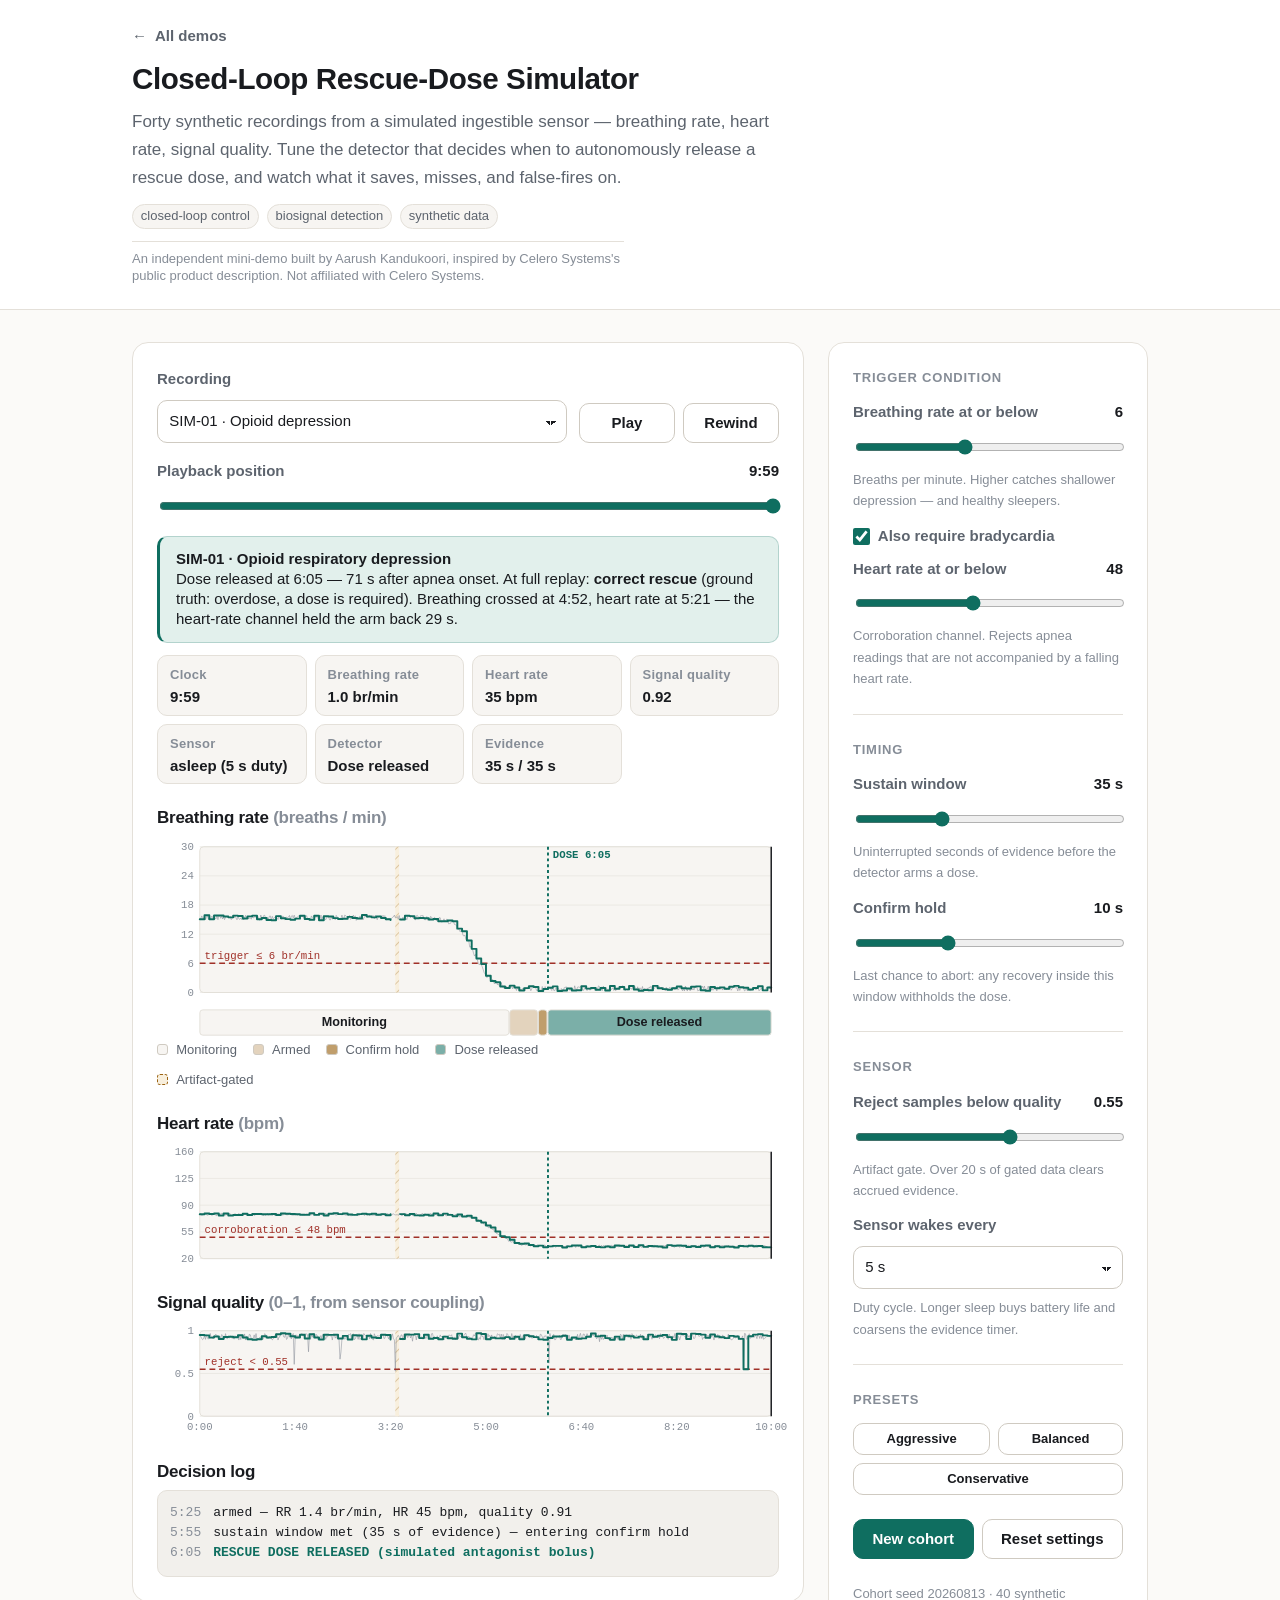
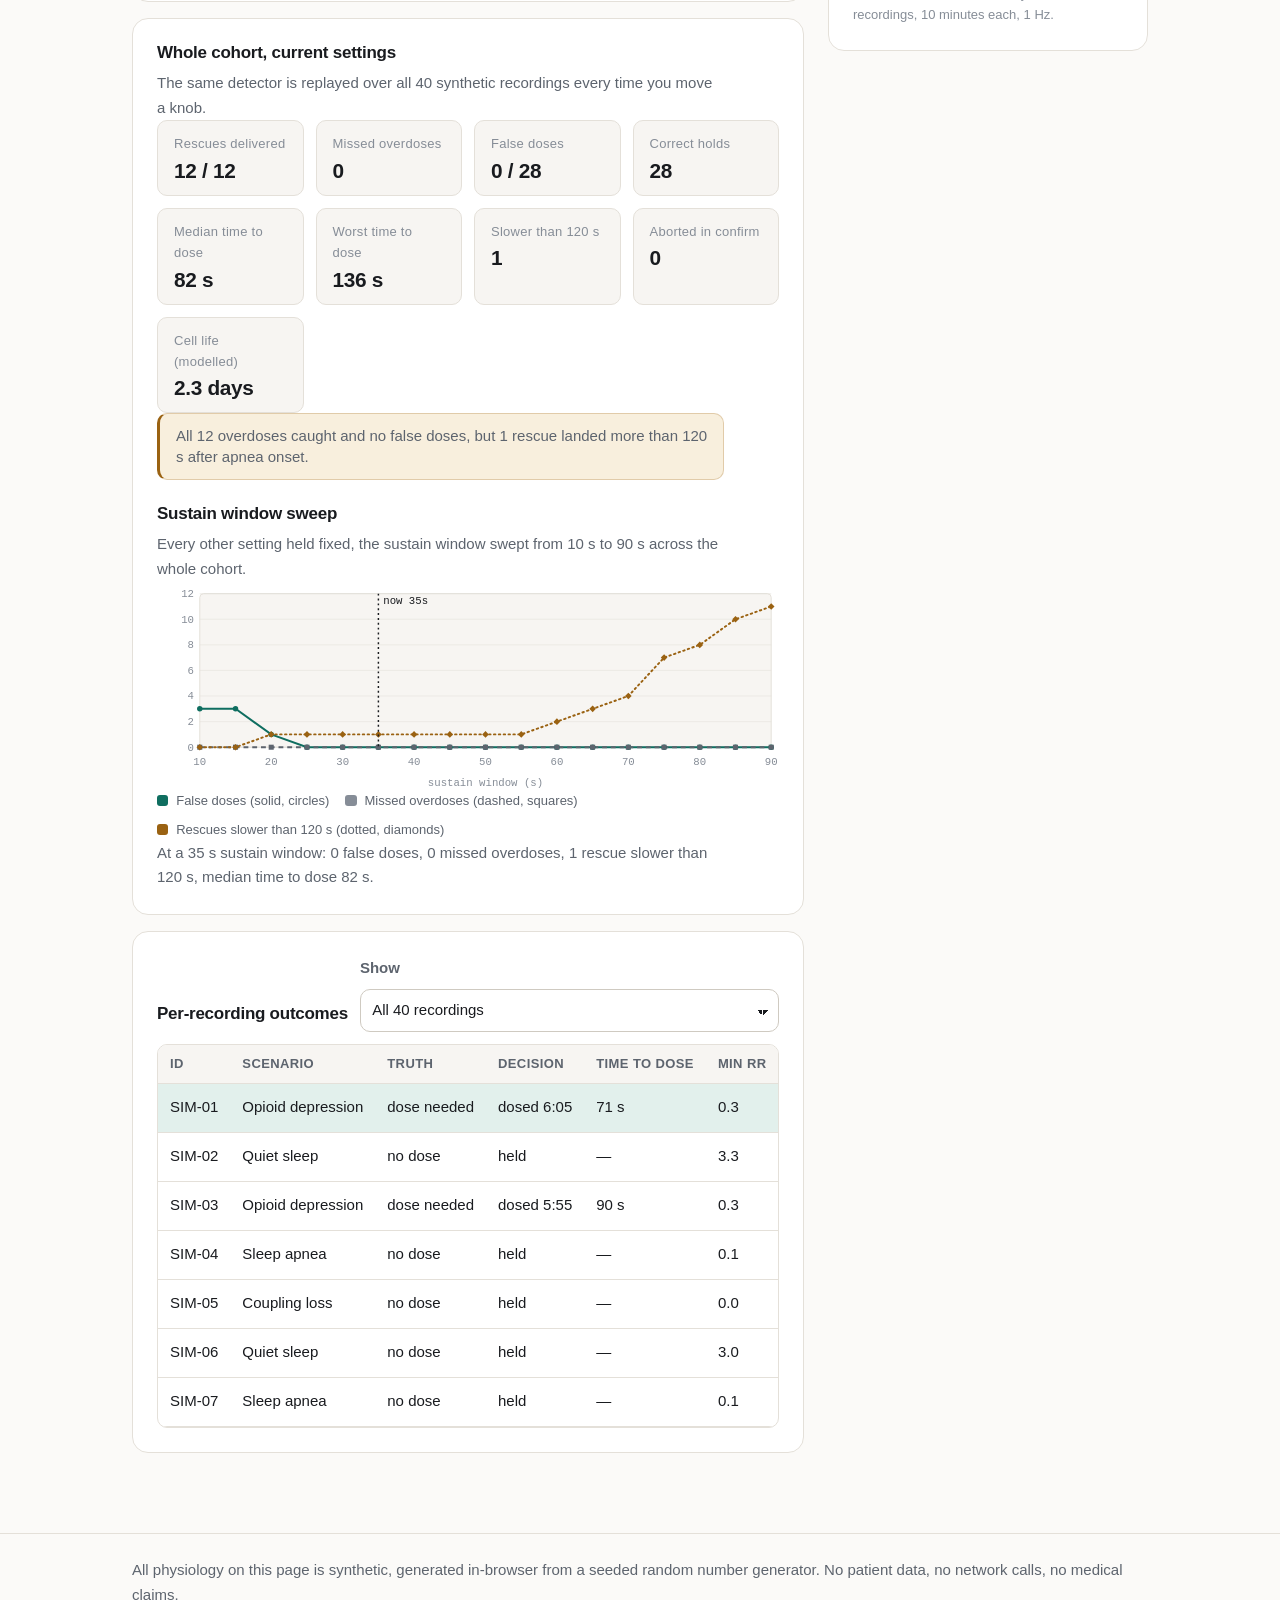
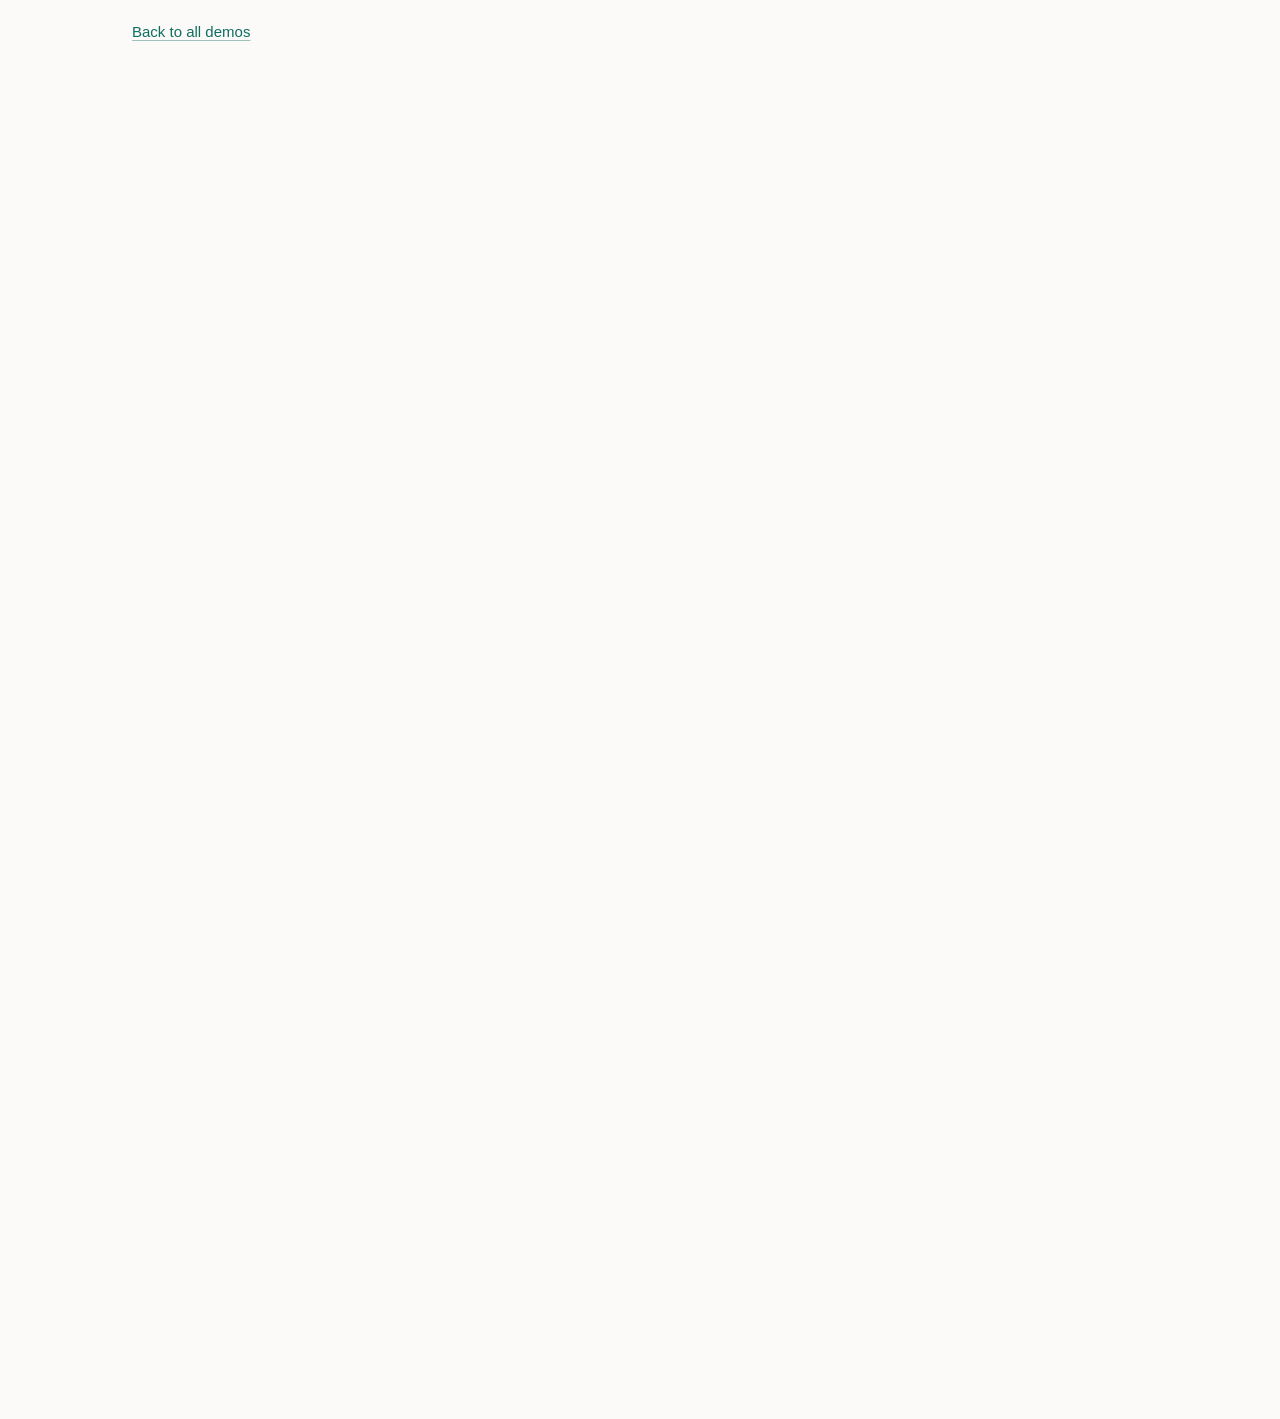
==== demos/celero-systems/index.html @ 8ea8ede1 "Add the pilot batch of eight independent mini-demos Each demo is a self-contained page with real log" ====
<!DOCTYPE html>
<html lang="en">
  <head>
    <meta charset="utf-8" />
    <meta name="viewport" content="width=device-width, initial-scale=1" />
    <title>Closed-Loop Rescue-Dose Simulator — mini-demo</title>
    <meta
      name="description"
      content="Tune a respiratory-depression detector over synthetic ingestible-sensor recordings and see when it autonomously releases a rescue dose."
    />
    <meta name="color-scheme" content="light dark" />
    <link rel="icon" href="data:," />
    <link rel="stylesheet" href="../../assets/base.css" />
    <link rel="stylesheet" href="../../assets/demo-shell.css" />
    <link rel="stylesheet" href="./style.css" />
  </head>
  <body>
    <a class="skip-link" href="#stage">Skip to the demo</a>

    <header class="demo-header">
      <div class="wrap">
        <a class="demo-back" href="../../">All demos</a>
        <h1 class="demo-title">Closed-Loop Rescue-Dose Simulator</h1>
        <p class="demo-sub">
          Forty synthetic recordings from a simulated ingestible sensor —
          breathing rate, heart rate, signal quality. Tune the detector that
          decides when to autonomously release a rescue dose, and watch what
          it saves, misses, and false-fires on.
        </p>
        <p class="demo-meta">
          <span class="tag">closed-loop control</span>
          <span class="tag">biosignal detection</span>
          <span class="tag">synthetic data</span>
        </p>
        <p class="provenance">
          An independent mini-demo built by Aarush Kandukoori, inspired by
          Celero Systems's public product description. Not affiliated with
          Celero Systems.
        </p>
      </div>
    </header>

    <main class="demo-main">
      <div class="wrap">
        <section id="stage" class="demo-stage" tabindex="-1">
          <!-- ============ Episode viewer ============ -->
          <div class="panel">
            <div class="ep-head">
              <div class="field ep-select">
                <label for="episode">Recording</label>
                <select id="episode"></select>
              </div>
              <div class="ep-transport">
                <button class="btn" type="button" id="play">Play</button>
                <button class="btn" type="button" id="rewind">Rewind</button>
              </div>
            </div>

            <div class="field scrub-field">
              <label class="control-readout" for="scrub">
                <span>Playback position</span>
                <output id="scrub-out" for="scrub">10:00</output>
              </label>
              <input
                id="scrub"
                type="range"
                min="0"
                max="599"
                step="1"
                value="599"
              />
            </div>

            <p class="decision" id="decision" role="status" aria-live="polite">
              Loading recording…
            </p>

            <div class="readouts" id="readouts"></div>

            <h2 class="chart-h">Breathing rate <span class="faint">(breaths / min)</span></h2>
            <div class="chartbox" id="chart-rr"></div>
            <div class="chartbox ribbonbox" id="chart-ribbon"></div>
            <p class="legend" id="legend">
              <span class="legend-item"><span class="legend-swatch sw-monitor"></span>Monitoring</span>
              <span class="legend-item"><span class="legend-swatch sw-armed"></span>Armed</span>
              <span class="legend-item"><span class="legend-swatch sw-confirm"></span>Confirm hold</span>
              <span class="legend-item"><span class="legend-swatch sw-dosed"></span>Dose released</span>
              <span class="legend-item"><span class="legend-swatch sw-mask"></span>Artifact-gated</span>
            </p>

            <h2 class="chart-h">Heart rate <span class="faint">(bpm)</span></h2>
            <div class="chartbox" id="chart-hr"></div>

            <h2 class="chart-h">Signal quality <span class="faint">(0–1, from sensor coupling)</span></h2>
            <div class="chartbox" id="chart-sqi"></div>

            <h2 class="chart-h">Decision log</h2>
            <div class="log" id="log" tabindex="0" role="log" aria-label="Detector decision log for the selected recording"></div>
          </div>

          <!-- ============ Cohort metrics ============ -->
          <div class="panel">
            <h2 class="chart-h">Whole cohort, current settings</h2>
            <p class="muted small">
              The same detector is replayed over all 40 synthetic recordings
              every time you move a knob.
            </p>
            <div class="metrics" id="metrics"></div>
            <p class="note" id="guardrail" role="status" aria-live="polite"></p>

            <h2 class="chart-h">Sustain window sweep</h2>
            <p class="muted small">
              Every other setting held fixed, the sustain window swept from 10 s
              to 90 s across the whole cohort.
            </p>
            <div class="chartbox" id="chart-sweep"></div>
            <p class="legend">
              <span class="legend-item"><span class="legend-swatch sw-fp"></span>False doses (solid, circles)</span>
              <span class="legend-item"><span class="legend-swatch sw-fn"></span>Missed overdoses (dashed, squares)</span>
              <span class="legend-item"><span class="legend-swatch sw-late"></span>Rescues slower than 120 s (dotted, diamonds)</span>
            </p>
            <p class="muted small" id="sweep-caption"></p>
          </div>

          <!-- ============ Episode table ============ -->
          <div class="panel">
            <div class="ep-head">
              <h2 class="chart-h flush">Per-recording outcomes</h2>
              <div class="field ep-select">
                <label for="filter">Show</label>
                <select id="filter">
                  <option value="all">All 40 recordings</option>
                  <option value="needs">Overdoses only</option>
                  <option value="benign">Non-overdoses only</option>
                  <option value="fp">False doses only</option>
                  <option value="fn">Missed overdoses only</option>
                </select>
              </div>
            </div>
            <div class="table-scroll tallish">
              <table class="data">
                <thead>
                  <tr>
                    <th scope="col">ID</th>
                    <th scope="col">Scenario</th>
                    <th scope="col">Truth</th>
                    <th scope="col">Decision</th>
                    <th scope="col" class="num">Time to dose</th>
                    <th scope="col" class="num">Min RR</th>
                    <th scope="col">Outcome</th>
                    <th scope="col"><span class="sr-only">Open recording</span></th>
                  </tr>
                </thead>
                <tbody id="rows"></tbody>
              </table>
            </div>
            <div id="table-empty" hidden class="empty">
              <h3>Nothing matches that filter</h3>
              <p>
                With the current detector settings there are no recordings in
                this category. Loosen the detector — a shorter sustain window
                or a higher breathing-rate threshold — and they will appear.
              </p>
            </div>
          </div>
        </section>

        <!-- ============ Controls ============ -->
        <aside class="demo-controls" aria-label="Detector settings">
          <div class="control-group">
            <p class="eyebrow">Trigger condition</p>
            <div class="field">
              <label class="control-readout" for="rrThresh">
                <span>Breathing rate at or below</span>
                <output id="rrThresh-out" for="rrThresh">6</output>
              </label>
              <input id="rrThresh" type="range" min="2" max="12" step="0.5" value="6" />
              <p class="hint">Breaths per minute. Higher catches shallower depression — and healthy sleepers.</p>
            </div>
            <div class="field">
              <label class="check" for="requireBrady">
                <input id="requireBrady" type="checkbox" checked />
                <span>Also require bradycardia</span>
              </label>
              <label class="control-readout" for="hrThresh">
                <span>Heart rate at or below</span>
                <output id="hrThresh-out" for="hrThresh">48</output>
              </label>
              <input id="hrThresh" type="range" min="35" max="65" step="1" value="48" />
              <p class="hint">Corroboration channel. Rejects apnea readings that are not accompanied by a falling heart rate.</p>
            </div>
          </div>

          <div class="control-group">
            <p class="eyebrow">Timing</p>
            <div class="field">
              <label class="control-readout" for="sustainSec">
                <span>Sustain window</span>
                <output id="sustainSec-out" for="sustainSec">35 s</output>
              </label>
              <input id="sustainSec" type="range" min="10" max="90" step="5" value="35" />
              <p class="hint">Uninterrupted seconds of evidence before the detector arms a dose.</p>
            </div>
            <div class="field">
              <label class="control-readout" for="confirmSec">
                <span>Confirm hold</span>
                <output id="confirmSec-out" for="confirmSec">10 s</output>
              </label>
              <input id="confirmSec" type="range" min="0" max="30" step="5" value="10" />
              <p class="hint">Last chance to abort: any recovery inside this window withholds the dose.</p>
            </div>
          </div>

          <div class="control-group">
            <p class="eyebrow">Sensor</p>
            <div class="field">
              <label class="control-readout" for="minSqi">
                <span>Reject samples below quality</span>
                <output id="minSqi-out" for="minSqi">0.55</output>
              </label>
              <input id="minSqi" type="range" min="0" max="0.95" step="0.05" value="0.55" />
              <p class="hint">Artifact gate. Over 20 s of gated data clears accrued evidence.</p>
            </div>
            <div class="field">
              <label for="duty">Sensor wakes every</label>
              <select id="duty">
                <option value="1">1 s — continuous</option>
                <option value="2">2 s</option>
                <option value="5" selected>5 s</option>
                <option value="10">10 s</option>
                <option value="15">15 s</option>
              </select>
              <p class="hint">Duty cycle. Longer sleep buys battery life and coarsens the evidence timer.</p>
            </div>
          </div>

          <div class="control-group">
            <p class="eyebrow">Presets</p>
            <div class="control-actions">
              <button class="btn btn-sm" type="button" id="preset-aggressive">Aggressive</button>
              <button class="btn btn-sm" type="button" id="preset-balanced">Balanced</button>
              <button class="btn btn-sm" type="button" id="preset-conservative">Conservative</button>
            </div>
          </div>

          <div class="control-actions">
            <button class="btn btn-primary" type="button" id="reseed">New cohort</button>
            <button class="btn" type="button" id="reset">Reset settings</button>
          </div>
          <p class="hint" id="seed-line"></p>
        </aside>
      </div>
    </main>

    <footer class="demo-footer">
      <div class="wrap">
        <span>
          All physiology on this page is synthetic, generated in-browser from a
          seeded random number generator. No patient data, no network calls, no
          medical claims.
        </span>
        <a href="../../">Back to all demos</a>
      </div>
    </footer>

    <script src="./app.js"></script>
  </body>
</html>
---- assets/base.css ----
/* ==========================================================================
   base.css — shared design system for every demo in startup-demos.
   Dependency-free. No @import, no webfonts, no network calls.
   Import from a demo page with:  <link rel="stylesheet" href="../../assets/base.css">
   ========================================================================== */

/* --------------------------------------------------------------------------
   1. Tokens
   -------------------------------------------------------------------------- */

:root {
  /* Type */
  --font-sans: -apple-system, BlinkMacSystemFont, "Segoe UI", Roboto,
    "Helvetica Neue", Arial, "Noto Sans", sans-serif, "Apple Color Emoji",
    "Segoe UI Emoji";
  --font-mono: ui-monospace, SFMono-Regular, "SF Mono", Menlo, Consolas,
    "Liberation Mono", monospace;

  --fs-xs: 0.8125rem;
  --fs-sm: 0.9375rem;
  --fs-base: 1.0625rem;
  --fs-lg: clamp(1.125rem, 1.03rem + 0.35vw, 1.3rem);
  --fs-xl: clamp(1.35rem, 1.14rem + 0.9vw, 1.85rem);
  --fs-2xl: clamp(1.85rem, 1.4rem + 2.1vw, 2.9rem);

  --lh-tight: 1.2;
  --lh-snug: 1.35;
  --lh-body: 1.65;

  --tracking-tight: -0.015em;
  --tracking-wide: 0.06em;

  /* Space — 4px rhythm */
  --s-1: 0.25rem;
  --s-2: 0.5rem;
  --s-3: 0.75rem;
  --s-4: 1rem;
  --s-5: 1.5rem;
  --s-6: 2rem;
  --s-7: 3rem;
  --s-8: 4.5rem;
  --s-9: 6.5rem;

  /* Shape */
  --r-sm: 6px;
  --r-md: 10px;
  --r-lg: 16px;
  --r-pill: 999px;

  --measure: 68ch;
  --wrap: 1080px;
  --wrap-narrow: 760px;

  /* Motion */
  --ease: cubic-bezier(0.2, 0.6, 0.3, 1);
  --dur: 160ms;

  /* Colour — light (default) */
  color-scheme: light;

  --bg: #fbfaf8;
  --bg-sunken: #f2f0ec;
  --surface: #ffffff;
  --surface-2: #f7f5f2;
  --text: #191b1f;
  --text-muted: #5d646e;
  --text-faint: #868d97;
  --border: #e4e0d9;
  --border-strong: #cfcac1;

  --accent: #0f6e60;
  --accent-hover: #0b564b;
  --accent-contrast: #ffffff;
  --accent-soft: #e2f0ec;
  --accent-ring: rgba(15, 110, 96, 0.32);

  --warn: #9a6212;
  --warn-soft: #f8efdd;
  --danger: #a03028;
  --danger-soft: #fae9e7;

  --shadow-sm: 0 1px 2px rgba(24, 26, 30, 0.05),
    0 1px 3px rgba(24, 26, 30, 0.04);
  --shadow-md: 0 2px 4px rgba(24, 26, 30, 0.04),
    0 8px 24px rgba(24, 26, 30, 0.07);
}

@media (prefers-color-scheme: dark) {
  :root {
    color-scheme: dark;

    --bg: #0e0f12;
    --bg-sunken: #08090b;
    --surface: #16181d;
    --surface-2: #1c1f25;
    --text: #e9e8e4;
    --text-muted: #a0a7b1;
    --text-faint: #767d88;
    --border: #262a31;
    --border-strong: #363c45;

    --accent: #5ec8b6;
    --accent-hover: #7ad9c8;
    --accent-contrast: #06211d;
    --accent-soft: #17302c;
    --accent-ring: rgba(94, 200, 182, 0.38);

    --warn: #e0b063;
    --warn-soft: #2b2417;
    --danger: #ef8b81;
    --danger-soft: #2e1a18;

    --shadow-sm: 0 1px 2px rgba(0, 0, 0, 0.4);
    --shadow-md: 0 2px 4px rgba(0, 0, 0, 0.3), 0 10px 30px rgba(0, 0, 0, 0.45);
  }
}

/* Explicit overrides win in both directions, so a page (or a demo's own
   toggle) can pin a theme regardless of the OS setting. */
:root[data-theme="light"] {
  color-scheme: light;
  --bg: #fbfaf8;
  --bg-sunken: #f2f0ec;
  --surface: #ffffff;
  --surface-2: #f7f5f2;
  --text: #191b1f;
  --text-muted: #5d646e;
  --text-faint: #868d97;
  --border: #e4e0d9;
  --border-strong: #cfcac1;
  --accent: #0f6e60;
  --accent-hover: #0b564b;
  --accent-contrast: #ffffff;
  --accent-soft: #e2f0ec;
  --accent-ring: rgba(15, 110, 96, 0.32);
  --warn: #9a6212;
  --warn-soft: #f8efdd;
  --danger: #a03028;
  --danger-soft: #fae9e7;
  --shadow-sm: 0 1px 2px rgba(24, 26, 30, 0.05),
    0 1px 3px rgba(24, 26, 30, 0.04);
  --shadow-md: 0 2px 4px rgba(24, 26, 30, 0.04),
    0 8px 24px rgba(24, 26, 30, 0.07);
}

:root[data-theme="dark"] {
  color-scheme: dark;
  --bg: #0e0f12;
  --bg-sunken: #08090b;
  --surface: #16181d;
  --surface-2: #1c1f25;
  --text: #e9e8e4;
  --text-muted: #a0a7b1;
  --text-faint: #767d88;
  --border: #262a31;
  --border-strong: #363c45;
  --accent: #5ec8b6;
  --accent-hover: #7ad9c8;
  --accent-contrast: #06211d;
  --accent-soft: #17302c;
  --accent-ring: rgba(94, 200, 182, 0.38);
  --warn: #e0b063;
  --warn-soft: #2b2417;
  --danger: #ef8b81;
  --danger-soft: #2e1a18;
  --shadow-sm: 0 1px 2px rgba(0, 0, 0, 0.4);
  --shadow-md: 0 2px 4px rgba(0, 0, 0, 0.3), 0 10px 30px rgba(0, 0, 0, 0.45);
}

/* --------------------------------------------------------------------------
   2. Reset
   -------------------------------------------------------------------------- */

*,
*::before,
*::after {
  box-sizing: border-box;
}

html {
  -webkit-text-size-adjust: 100%;
  scroll-behavior: smooth;
}

body,
h1,
h2,
h3,
h4,
p,
figure,
blockquote,
dl,
dd,
ul,
ol {
  margin: 0;
}

ul[class],
ol[class] {
  list-style: none;
  padding: 0;
}

img,
picture,
svg,
canvas,
video {
  display: block;
  max-width: 100%;
}

svg {
  height: auto;
}

input,
button,
textarea,
select {
  font: inherit;
  color: inherit;
}

table {
  border-collapse: collapse;
  border-spacing: 0;
}

/* [hidden] must win over any layout class (.grid, .row, .metrics …) that
   sets its own display value. */
[hidden] {
  display: none !important;
}

/* --------------------------------------------------------------------------
   3. Base elements
   -------------------------------------------------------------------------- */

body {
  margin: 0;
  min-height: 100vh;
  background: var(--bg);
  color: var(--text);
  font-family: var(--font-sans);
  font-size: var(--fs-base);
  line-height: var(--lh-body);
  font-synthesis-weight: none;
  -webkit-font-smoothing: antialiased;
  text-rendering: optimizeLegibility;
}

h1,
h2,
h3,
h4 {
  line-height: var(--lh-tight);
  letter-spacing: var(--tracking-tight);
  font-weight: 620;
  text-wrap: balance;
}

h1 {
  font-size: var(--fs-2xl);
}
h2 {
  font-size: var(--fs-xl);
}
h3 {
  font-size: var(--fs-lg);
}
h4 {
  font-size: var(--fs-base);
}

p {
  max-width: var(--measure);
  text-wrap: pretty;
}

a {
  color: var(--accent);
  text-decoration-color: color-mix(in srgb, var(--accent) 40%, transparent);
  text-underline-offset: 0.18em;
  text-decoration-thickness: 1px;
  transition: color var(--dur) var(--ease);
}

a:hover {
  color: var(--accent-hover);
  text-decoration-color: currentColor;
}

strong,
b {
  font-weight: 640;
}

small {
  font-size: var(--fs-sm);
}

hr {
  border: 0;
  border-top: 1px solid var(--border);
  margin: var(--s-6) 0;
}

code,
kbd,
samp,
pre,
.mono {
  font-family: var(--font-mono);
  font-size: 0.9em;
  font-variant-ligatures: none;
}

:not(pre) > code {
  background: var(--surface-2);
  border: 1px solid var(--border);
  border-radius: var(--r-sm);
  padding: 0.1em 0.36em;
}

pre {
  background: var(--surface-2);
  border: 1px solid var(--border);
  border-radius: var(--r-md);
  padding: var(--s-4);
  overflow-x: auto;
  line-height: 1.5;
}

pre code {
  background: none;
  border: 0;
  padding: 0;
}

kbd {
  background: var(--surface);
  border: 1px solid var(--border-strong);
  border-bottom-width: 2px;
  border-radius: var(--r-sm);
  padding: 0.08em 0.4em;
  font-size: 0.82em;
  white-space: nowrap;
}

/* Tabular numbers wherever live values update, so nothing jitters. */
.tnum,
.metric-value,
output {
  font-variant-numeric: tabular-nums;
}

::selection {
  background: var(--accent-soft);
  color: var(--text);
}

/* --------------------------------------------------------------------------
   4. Focus — visible, consistent, never removed
   -------------------------------------------------------------------------- */

:focus-visible {
  outline: 2px solid var(--accent);
  outline-offset: 2px;
  border-radius: var(--r-sm);
}

/* Only suppress the default ring where :focus-visible is supported. */
@supports selector(:focus-visible) {
  :focus:not(:focus-visible) {
    outline: none;
  }
}

.skip-link {
  position: absolute;
  left: var(--s-4);
  top: var(--s-4);
  z-index: 50;
  padding: var(--s-2) var(--s-4);
  background: var(--surface);
  color: var(--text);
  border: 1px solid var(--border-strong);
  border-radius: var(--r-md);
  box-shadow: var(--shadow-md);
  transform: translateY(-200%);
  transition: transform var(--dur) var(--ease);
}

.skip-link:focus {
  transform: translateY(0);
}

.sr-only {
  position: absolute;
  width: 1px;
  height: 1px;
  padding: 0;
  margin: -1px;
  overflow: hidden;
  clip: rect(0 0 0 0);
  clip-path: inset(50%);
  white-space: nowrap;
  border: 0;
}

/* --------------------------------------------------------------------------
   5. Layout primitives
   -------------------------------------------------------------------------- */

.wrap {
  width: 100%;
  max-width: var(--wrap);
  margin-inline: auto;
  padding-inline: var(--s-5);
}

.wrap-narrow {
  max-width: var(--wrap-narrow);
}

@media (min-width: 40rem) {
  .wrap {
    padding-inline: var(--s-6);
  }
}

.stack > * + * {
  margin-top: var(--s-4);
}
.stack-sm > * + * {
  margin-top: var(--s-2);
}
.stack-lg > * + * {
  margin-top: var(--s-6);
}

.row {
  display: flex;
  align-items: center;
  gap: var(--s-3);
  flex-wrap: wrap;
}

.row-between {
  justify-content: space-between;
}

.grid {
  display: grid;
  gap: var(--s-5);
  grid-template-columns: repeat(auto-fill, minmax(min(100%, 17rem), 1fr));
}

.section {
  padding-block: var(--s-7);
}

/* --------------------------------------------------------------------------
   6. Components
   -------------------------------------------------------------------------- */

/* Card ------------------------------------------------------------------- */

.card {
  background: var(--surface);
  border: 1px solid var(--border);
  border-radius: var(--r-lg);
  padding: var(--s-5);
  box-shadow: var(--shadow-sm);
}

.card-tight {
  padding: var(--s-4);
}

/* Panel — a flatter surface for demo working areas. */
.panel {
  background: var(--surface);
  border: 1px solid var(--border);
  border-radius: var(--r-lg);
  padding: var(--s-5);
}

.panel-sunken {
  background: var(--bg-sunken);
  border-color: var(--border);
}

/* Eyebrow / label -------------------------------------------------------- */

.eyebrow {
  font-size: var(--fs-xs);
  font-weight: 620;
  letter-spacing: var(--tracking-wide);
  text-transform: uppercase;
  color: var(--text-faint);
}

.muted {
  color: var(--text-muted);
}

.faint {
  color: var(--text-faint);
}

/* Tag -------------------------------------------------------------------- */

.tag {
  display: inline-flex;
  align-items: center;
  gap: var(--s-1);
  font-size: var(--fs-xs);
  line-height: 1.4;
  padding: 0.16em 0.6em;
  border-radius: var(--r-pill);
  background: var(--surface-2);
  border: 1px solid var(--border);
  color: var(--text-muted);
  white-space: nowrap;
}

.tag-accent {
  background: var(--accent-soft);
  border-color: color-mix(in srgb, var(--accent) 28%, transparent);
  color: var(--accent);
}

/* Buttons ---------------------------------------------------------------- */

.btn {
  --btn-bg: var(--surface);
  --btn-fg: var(--text);
  --btn-bd: var(--border-strong);
  display: inline-flex;
  align-items: center;
  justify-content: center;
  gap: var(--s-2);
  padding: 0.55em 1em;
  min-height: 2.5rem;
  font-size: var(--fs-sm);
  font-weight: 560;
  line-height: 1.2;
  color: var(--btn-fg);
  background: var(--btn-bg);
  border: 1px solid var(--btn-bd);
  border-radius: var(--r-md);
  cursor: pointer;
  user-select: none;
  text-decoration: none;
  transition: background var(--dur) var(--ease),
    border-color var(--dur) var(--ease), transform var(--dur) var(--ease);
}

.btn:hover:not(:disabled) {
  background: var(--surface-2);
  border-color: var(--text-faint);
  color: var(--btn-fg);
}

.btn:active:not(:disabled) {
  transform: translateY(1px);
}

.btn:disabled,
.btn[aria-disabled="true"] {
  opacity: 0.5;
  cursor: not-allowed;
}

.btn-primary {
  --btn-bg: var(--accent);
  --btn-fg: var(--accent-contrast);
  --btn-bd: var(--accent);
}

.btn-primary:hover:not(:disabled) {
  background: var(--accent-hover);
  border-color: var(--accent-hover);
  color: var(--accent-contrast);
}

.btn-ghost {
  --btn-bg: transparent;
  --btn-bd: transparent;
  color: var(--text-muted);
}

.btn-ghost:hover:not(:disabled) {
  background: var(--surface-2);
  border-color: var(--border);
  color: var(--text);
}

.btn-sm {
  padding: 0.35em 0.75em;
  min-height: 2rem;
  font-size: var(--fs-xs);
}

/* Form controls ---------------------------------------------------------- */

.field {
  display: flex;
  flex-direction: column;
  gap: var(--s-2);
}

.field > label,
.label {
  font-size: var(--fs-sm);
  font-weight: 560;
  color: var(--text-muted);
}

.hint {
  font-size: var(--fs-xs);
  color: var(--text-faint);
}

input[type="text"],
input[type="search"],
input[type="number"],
input[type="email"],
input[type="url"],
input[type="date"],
textarea,
select {
  width: 100%;
  padding: 0.55em 0.75em;
  min-height: 2.5rem;
  font-size: var(--fs-sm);
  color: var(--text);
  background: var(--surface);
  border: 1px solid var(--border-strong);
  border-radius: var(--r-md);
  transition: border-color var(--dur) var(--ease),
    box-shadow var(--dur) var(--ease);
}

textarea {
  min-height: 6rem;
  line-height: 1.5;
  resize: vertical;
}

input::placeholder,
textarea::placeholder {
  color: var(--text-faint);
}

input:focus-visible,
textarea:focus-visible,
select:focus-visible {
  outline: none;
  border-color: var(--accent);
  box-shadow: 0 0 0 3px var(--accent-ring);
}

select {
  appearance: none;
  padding-right: 2.2em;
  background-image: linear-gradient(45deg, transparent 50%, currentColor 50%),
    linear-gradient(135deg, currentColor 50%, transparent 50%);
  background-position: right 1.05em top 55%, right 0.7em top 55%;
  background-size: 5px 5px, 5px 5px;
  background-repeat: no-repeat;
}

input[type="range"] {
  width: 100%;
  accent-color: var(--accent);
  height: 1.5rem;
}

input[type="checkbox"],
input[type="radio"] {
  accent-color: var(--accent);
  width: 1.05rem;
  height: 1.05rem;
  margin: 0;
}

.check {
  display: flex;
  align-items: center;
  gap: var(--s-2);
  font-size: var(--fs-sm);
  cursor: pointer;
}

/* Segmented control (radio group styled as tabs) -------------------------- */

.segmented {
  display: inline-flex;
  padding: 3px;
  gap: 3px;
  background: var(--surface-2);
  border: 1px solid var(--border);
  border-radius: var(--r-md);
}

.segmented .btn {
  border-color: transparent;
  background: transparent;
  box-shadow: none;
}

.segmented .btn[aria-pressed="true"] {
  background: var(--surface);
  border-color: var(--border);
  color: var(--text);
  box-shadow: var(--shadow-sm);
}

/* Metrics ---------------------------------------------------------------- */

.metrics {
  display: grid;
  gap: var(--s-3);
  grid-template-columns: repeat(auto-fit, minmax(min(100%, 8.5rem), 1fr));
}

.metric {
  background: var(--surface-2);
  border: 1px solid var(--border);
  border-radius: var(--r-md);
  padding: var(--s-3) var(--s-4);
}

.metric-label {
  display: block;
  font-size: var(--fs-xs);
  color: var(--text-faint);
  letter-spacing: 0.02em;
}

.metric-value {
  display: block;
  margin-top: var(--s-1);
  font-size: var(--fs-lg);
  font-weight: 620;
  line-height: 1.15;
  letter-spacing: var(--tracking-tight);
}

/* Table ------------------------------------------------------------------ */

.table-scroll {
  overflow-x: auto;
  border: 1px solid var(--border);
  border-radius: var(--r-md);
}

table.data {
  width: 100%;
  font-size: var(--fs-sm);
  font-variant-numeric: tabular-nums;
}

table.data th,
table.data td {
  padding: var(--s-2) var(--s-3);
  text-align: left;
  border-bottom: 1px solid var(--border);
  white-space: nowrap;
}

table.data thead th {
  background: var(--surface-2);
  font-size: var(--fs-xs);
  font-weight: 620;
  letter-spacing: 0.03em;
  text-transform: uppercase;
  color: var(--text-muted);
  position: sticky;
  top: 0;
}

table.data tbody tr:last-child td {
  border-bottom: 0;
}

table.data tbody tr:hover td {
  background: var(--surface-2);
}

.num {
  text-align: right;
  font-variant-numeric: tabular-nums;
}

/* Notes / callouts ------------------------------------------------------- */

.note {
  font-size: var(--fs-sm);
  line-height: var(--lh-snug);
  color: var(--text-muted);
  background: var(--surface-2);
  border: 1px solid var(--border);
  border-left: 3px solid var(--border-strong);
  border-radius: var(--r-md);
  padding: var(--s-3) var(--s-4);
  max-width: var(--measure);
}

.note-accent {
  background: var(--accent-soft);
  border-color: color-mix(in srgb, var(--accent) 22%, transparent);
  border-left-color: var(--accent);
}

.note-warn {
  background: var(--warn-soft);
  border-color: color-mix(in srgb, var(--warn) 25%, transparent);
  border-left-color: var(--warn);
}

/* The provenance line every demo must carry. */
.provenance {
  font-size: var(--fs-xs);
  line-height: var(--lh-snug);
  color: var(--text-faint);
  max-width: var(--measure);
}

/* Bars / meters ---------------------------------------------------------- */

.bar {
  height: 8px;
  width: 100%;
  border-radius: var(--r-pill);
  background: var(--surface-2);
  border: 1px solid var(--border);
  overflow: hidden;
}

.bar > span {
  display: block;
  height: 100%;
  background: var(--accent);
  transition: width var(--dur) var(--ease);
}

/* Empty state ------------------------------------------------------------ */

.empty {
  text-align: center;
  padding: var(--s-7) var(--s-5);
  border: 1px dashed var(--border-strong);
  border-radius: var(--r-lg);
  color: var(--text-muted);
  background: var(--surface);
}

.empty h2,
.empty h3 {
  color: var(--text);
  margin-bottom: var(--s-2);
}

.empty p {
  margin-inline: auto;
  max-width: 46ch;
}

/* Footer ----------------------------------------------------------------- */

.site-footer {
  margin-top: var(--s-8);
  padding-block: var(--s-6);
  border-top: 1px solid var(--border);
  font-size: var(--fs-sm);
  color: var(--text-muted);
}

/* --------------------------------------------------------------------------
   7. Motion & print
   -------------------------------------------------------------------------- */

@media (prefers-reduced-motion: reduce) {
  html {
    scroll-behavior: auto;
  }
  *,
  *::before,
  *::after {
    animation-duration: 0.01ms !important;
    animation-iteration-count: 1 !important;
    transition-duration: 0.01ms !important;
    scroll-behavior: auto !important;
  }
}

@media print {
  body {
    background: #fff;
    color: #000;
  }
  .card,
  .panel {
    box-shadow: none;
    border-color: #ccc;
  }
}
---- assets/demo-shell.css ----
/* ==========================================================================
   demo-shell.css — optional layout primitives for a single demo page.
   Load AFTER base.css (it uses base.css tokens and adds no new colours):

     <link rel="stylesheet" href="../../assets/base.css">
     <link rel="stylesheet" href="../../assets/demo-shell.css">

   Expected skeleton:

     <header class="demo-header"> … .demo-back / h1 / .demo-sub / .provenance
     <main class="demo-main">
       <section class="demo-stage">   <!-- the working area -->
       <aside class="demo-controls">  <!-- knobs, inputs, legend -->
     <footer class="demo-footer">

   The stage comes first in the DOM (so keyboard and screen-reader users hit
   the demo before the knobs); on wide screens the controls sit to the right.
   ========================================================================== */

/* Header ------------------------------------------------------------------ */

.demo-header {
  border-bottom: 1px solid var(--border);
  background: var(--surface);
  padding-block: var(--s-5) var(--s-5);
}

.demo-header > .wrap {
  display: flex;
  flex-direction: column;
  gap: var(--s-3);
}

.demo-back {
  display: inline-flex;
  align-items: center;
  gap: var(--s-2);
  align-self: flex-start;
  font-size: var(--fs-sm);
  font-weight: 560;
  color: var(--text-muted);
  text-decoration: none;
}

.demo-back:hover {
  color: var(--accent);
}

.demo-back::before {
  content: "\2190"; /* ← */
}

.demo-title {
  font-size: var(--fs-xl);
  margin: 0;
}

.demo-sub {
  font-size: var(--fs-base);
  color: var(--text-muted);
  max-width: var(--measure);
  margin: 0;
}

.demo-meta {
  display: flex;
  flex-wrap: wrap;
  gap: var(--s-2);
}

/* The provenance note lives in the header and must stay visible without
   scrolling on a phone — never collapse it behind a disclosure. */
.demo-header .provenance {
  padding-top: var(--s-2);
  border-top: 1px solid var(--border);
}

/* Main -------------------------------------------------------------------- */

.demo-main {
  padding-block: var(--s-6);
}

.demo-main > .wrap {
  display: grid;
  gap: var(--s-5);
  align-items: start;
  grid-template-columns: 1fr;
}

@media (min-width: 62rem) {
  .demo-main > .wrap {
    grid-template-columns: minmax(0, 1fr) 20rem;
  }

  /* Sticky knobs on desktop only; on mobile they scroll with the page. */
  .demo-controls {
    position: sticky;
    top: var(--s-5);
  }
}

/* Stage — the working area (canvas, table, board, editor …). */
.demo-stage {
  min-width: 0; /* lets wide children scroll instead of blowing out the grid */
  display: flex;
  flex-direction: column;
  gap: var(--s-4);
}

.demo-stage > .panel {
  min-width: 0;
}

/* Anything that can overflow horizontally goes in one of these. */
.scroll-x {
  overflow-x: auto;
  max-width: 100%;
}

/* Controls sidebar -------------------------------------------------------- */

.demo-controls {
  min-width: 0;
  background: var(--surface);
  border: 1px solid var(--border);
  border-radius: var(--r-lg);
  padding: var(--s-5);
  display: flex;
  flex-direction: column;
  gap: var(--s-5);
}

.control-group {
  display: flex;
  flex-direction: column;
  gap: var(--s-3);
}

.control-group > h2,
.control-group > h3,
.control-group > .eyebrow {
  margin: 0;
}

.control-group + .control-group {
  padding-top: var(--s-5);
  border-top: 1px solid var(--border);
}

.control-actions {
  display: flex;
  flex-wrap: wrap;
  gap: var(--s-2);
}

.control-actions .btn {
  flex: 1 1 auto;
}

/* A label with its live value on the right — the standard slider row. */
.control-readout {
  display: flex;
  align-items: baseline;
  justify-content: space-between;
  gap: var(--s-3);
  font-size: var(--fs-sm);
  font-weight: 560;
  color: var(--text-muted);
}

.control-readout output,
.control-readout .value {
  font-variant-numeric: tabular-nums;
  color: var(--text);
}

/* Legend ------------------------------------------------------------------ */

.legend {
  display: flex;
  flex-wrap: wrap;
  gap: var(--s-2) var(--s-4);
  font-size: var(--fs-xs);
  color: var(--text-muted);
}

.legend-item {
  display: inline-flex;
  align-items: center;
  gap: var(--s-2);
}

.legend-swatch {
  width: 0.7rem;
  height: 0.7rem;
  border-radius: 3px;
  background: var(--accent);
  flex: none;
}

/* Log / event stream ------------------------------------------------------ */

.log {
  font-family: var(--font-mono);
  font-size: var(--fs-xs);
  line-height: 1.55;
  background: var(--bg-sunken);
  border: 1px solid var(--border);
  border-radius: var(--r-md);
  padding: var(--s-3);
  max-height: 16rem;
  overflow-y: auto;
  overflow-x: auto;
  margin: 0;
}

.log-row {
  display: flex;
  gap: var(--s-3);
  white-space: pre;
}

.log-time {
  color: var(--text-faint);
  flex: none;
}

/* Status pill ------------------------------------------------------------- */

.status {
  display: inline-flex;
  align-items: center;
  gap: var(--s-2);
  font-size: var(--fs-xs);
  font-weight: 560;
  color: var(--text-muted);
}

.status::before {
  content: "";
  width: 0.5rem;
  height: 0.5rem;
  border-radius: 50%;
  background: var(--text-faint);
  flex: none;
}

.status[data-state="running"]::before {
  background: var(--accent);
}

.status[data-state="warn"]::before {
  background: var(--warn);
}

.status[data-state="error"]::before {
  background: var(--danger);
}

/* Footer ------------------------------------------------------------------ */

.demo-footer {
  border-top: 1px solid var(--border);
  margin-top: var(--s-7);
  padding-block: var(--s-5) var(--s-6);
  font-size: var(--fs-sm);
  color: var(--text-muted);
}

.demo-footer .wrap {
  display: flex;
  flex-wrap: wrap;
  gap: var(--s-3) var(--s-5);
  justify-content: space-between;
  align-items: baseline;
}
---- demos/celero-systems/style.css ----
/* Closed-Loop Rescue-Dose Simulator — demo-specific styles only.
   Everything colour-related resolves to a base.css token, so light and dark
   both come free. No second accent colour is introduced. */

.small {
  font-size: var(--fs-sm);
}

.chart-h {
  font-size: var(--fs-base);
  font-weight: 620;
  margin-top: var(--s-5);
  margin-bottom: var(--s-2);
}

.chart-h.flush {
  margin-top: 0;
}

.panel > .chart-h:first-child {
  margin-top: 0;
}

/* Episode header row ------------------------------------------------------ */

.ep-head {
  display: flex;
  flex-wrap: wrap;
  align-items: flex-end;
  justify-content: space-between;
  gap: var(--s-3);
}

.ep-select {
  flex: 1 1 15rem;
  min-width: 0;
}

.ep-transport {
  display: flex;
  gap: var(--s-2);
}

.ep-transport .btn {
  min-width: 6rem;
}

.scrub-field {
  margin-top: var(--s-4);
}

/* Decision line ----------------------------------------------------------- */

.decision {
  margin-top: var(--s-4);
  font-size: var(--fs-sm);
  line-height: var(--lh-snug);
  background: var(--surface-2);
  border: 1px solid var(--border);
  border-left: 3px solid var(--border-strong);
  border-radius: var(--r-md);
  padding: var(--s-3) var(--s-4);
  max-width: none;
}

.decision[data-outcome="TP"],
.decision[data-outcome="TN"] {
  background: var(--accent-soft);
  border-color: color-mix(in srgb, var(--accent) 22%, transparent);
  border-left-color: var(--accent);
}

.decision[data-outcome="FP"] {
  background: var(--warn-soft);
  border-color: color-mix(in srgb, var(--warn) 25%, transparent);
  border-left-color: var(--warn);
}

.decision[data-outcome="FN"] {
  background: var(--danger-soft);
  border-color: color-mix(in srgb, var(--danger) 25%, transparent);
  border-left-color: var(--danger);
}

/* Live readouts ----------------------------------------------------------- */

.readouts {
  display: grid;
  gap: var(--s-2);
  grid-template-columns: repeat(auto-fit, minmax(min(100%, 8rem), 1fr));
  margin-top: var(--s-3);
}

.readout {
  background: var(--surface-2);
  border: 1px solid var(--border);
  border-radius: var(--r-md);
  padding: var(--s-2) var(--s-3);
}

.readout b {
  display: block;
  font-size: var(--fs-xs);
  font-weight: 560;
  color: var(--text-faint);
  letter-spacing: 0.02em;
}

.readout span {
  display: block;
  margin-top: 2px;
  font-size: var(--fs-sm);
  font-weight: 620;
  font-variant-numeric: tabular-nums;
  line-height: 1.3;
}

/* Charts ------------------------------------------------------------------ */

.chartbox {
  width: 100%;
  min-width: 0;
}

.chartbox svg {
  width: 100%;
  height: auto;
  display: block;
  overflow: visible;
}

.ribbonbox {
  margin-top: var(--s-1);
}

.chart-empty {
  font-size: var(--fs-sm);
  color: var(--text-muted);
  border: 1px dashed var(--border-strong);
  border-radius: var(--r-md);
  padding: var(--s-4);
  text-align: center;
}

.c-frame {
  fill: var(--surface-2);
  stroke: var(--border);
  stroke-width: 1;
}

.c-grid {
  stroke: var(--border);
  stroke-width: 1;
}

.c-tick {
  fill: var(--text-faint);
  font-size: 11px;
  font-family: var(--font-mono);
}

.c-truth {
  fill: none;
  stroke: var(--text-faint);
  stroke-width: 1;
  opacity: 0.55;
}

.c-live {
  fill: none;
  stroke: var(--accent);
  stroke-width: 2;
  stroke-linejoin: round;
  stroke-linecap: round;
}

.c-thresh {
  stroke: var(--danger);
  stroke-width: 1.5;
  stroke-dasharray: 6 4;
}

.c-thresh-label {
  fill: var(--danger);
  font-size: 11px;
  font-family: var(--font-mono);
}

.c-playhead {
  stroke: var(--text);
  stroke-width: 1.5;
}

.c-dose {
  stroke: var(--accent);
  stroke-width: 2;
  stroke-dasharray: 3 3;
}

.c-dose-label {
  fill: var(--accent);
  font-size: 11px;
  font-weight: 700;
  font-family: var(--font-mono);
}

.c-mask {
  stroke: none;
}

.c-mask-bg {
  fill: var(--warn-soft);
}

.c-mask-line {
  stroke: var(--warn);
  stroke-width: 1;
  opacity: 0.6;
}

/* State ribbon ------------------------------------------------------------ */

.r-monitor {
  fill: var(--surface-2);
  stroke: var(--border);
}

.r-armed {
  fill: color-mix(in srgb, var(--warn) 28%, var(--surface));
  stroke: var(--border);
}

.r-confirm {
  fill: color-mix(in srgb, var(--warn) 62%, var(--surface));
  stroke: var(--border);
}

.r-dosed {
  fill: color-mix(in srgb, var(--accent) 55%, var(--surface));
  stroke: var(--border);
}

.r-label {
  fill: var(--text);
  font-size: 13px;
  font-weight: 620;
  font-family: var(--font-sans);
}

/* The SVGs scale with the viewport, so bump type on narrow screens to keep
   tick labels legible once the 640-unit viewBox is squeezed onto a phone. */
@media (max-width: 46rem) {
  .c-tick,
  .c-thresh-label,
  .c-dose-label,
  .s-now-label {
    font-size: 20px;
  }
  .r-label {
    font-size: 19px;
  }
}

.legend-swatch.sw-monitor {
  background: var(--surface-2);
  border: 1px solid var(--border-strong);
}
.legend-swatch.sw-armed {
  background: color-mix(in srgb, var(--warn) 28%, var(--surface));
  border: 1px solid var(--border-strong);
}
.legend-swatch.sw-confirm {
  background: color-mix(in srgb, var(--warn) 62%, var(--surface));
  border: 1px solid var(--border-strong);
}
.legend-swatch.sw-dosed {
  background: color-mix(in srgb, var(--accent) 55%, var(--surface));
  border: 1px solid var(--border-strong);
}
.legend-swatch.sw-mask {
  background: var(--warn-soft);
  border: 1px dashed var(--warn);
}
.legend-swatch.sw-fp {
  background: var(--accent);
}
.legend-swatch.sw-fn {
  background: var(--text-faint);
}
.legend-swatch.sw-late {
  background: var(--warn);
}

/* Sweep chart ------------------------------------------------------------- */

.s-fp {
  fill: none;
  stroke: var(--accent);
  stroke-width: 2;
}

.s-fp-dot {
  fill: var(--accent);
}

.s-fn {
  fill: none;
  stroke: var(--text-muted);
  stroke-width: 2;
  stroke-dasharray: 5 4;
}

.s-fn-dot {
  fill: var(--text-muted);
}

.s-late {
  fill: none;
  stroke: var(--warn);
  stroke-width: 2;
  stroke-dasharray: 1.5 3.5;
  stroke-linecap: round;
}

.s-late-dot {
  fill: var(--warn);
}

.s-now {
  stroke: var(--text);
  stroke-width: 1.5;
  stroke-dasharray: 2 3;
}

.s-now-label {
  fill: var(--text);
  font-size: 11px;
  font-family: var(--font-mono);
}

/* Log --------------------------------------------------------------------- */

.log {
  margin-top: var(--s-2);
  max-height: 13rem;
}

.log-row {
  display: flex;
  gap: var(--s-3);
  white-space: pre-wrap;
}

.log-time {
  color: var(--text-faint);
  flex: none;
}

.log-dose {
  color: var(--accent);
  font-weight: 700;
}

.log-warn {
  color: var(--warn);
}

/* Table ------------------------------------------------------------------- */

.table-scroll.tallish {
  max-height: 24rem;
  overflow-y: auto;
  margin-top: var(--s-3);
}

table.data td .btn {
  min-height: 2rem;
}

.o-tp,
.o-tn {
  background: var(--accent-soft);
  border-color: color-mix(in srgb, var(--accent) 28%, transparent);
  color: var(--accent);
}

.o-fp {
  background: var(--warn-soft);
  border-color: color-mix(in srgb, var(--warn) 30%, transparent);
  color: var(--warn);
}

.o-fn {
  background: var(--danger-soft);
  border-color: color-mix(in srgb, var(--danger) 30%, transparent);
  color: var(--danger);
}

/* Keep the row selected in the table visually obvious. */
table.data tr[data-current="1"] td {
  background: var(--accent-soft);
}

@media (max-width: 30rem) {
  .ep-transport .btn {
    min-width: 5rem;
    flex: 1 1 auto;
  }
  .ep-transport {
    width: 100%;
  }
}
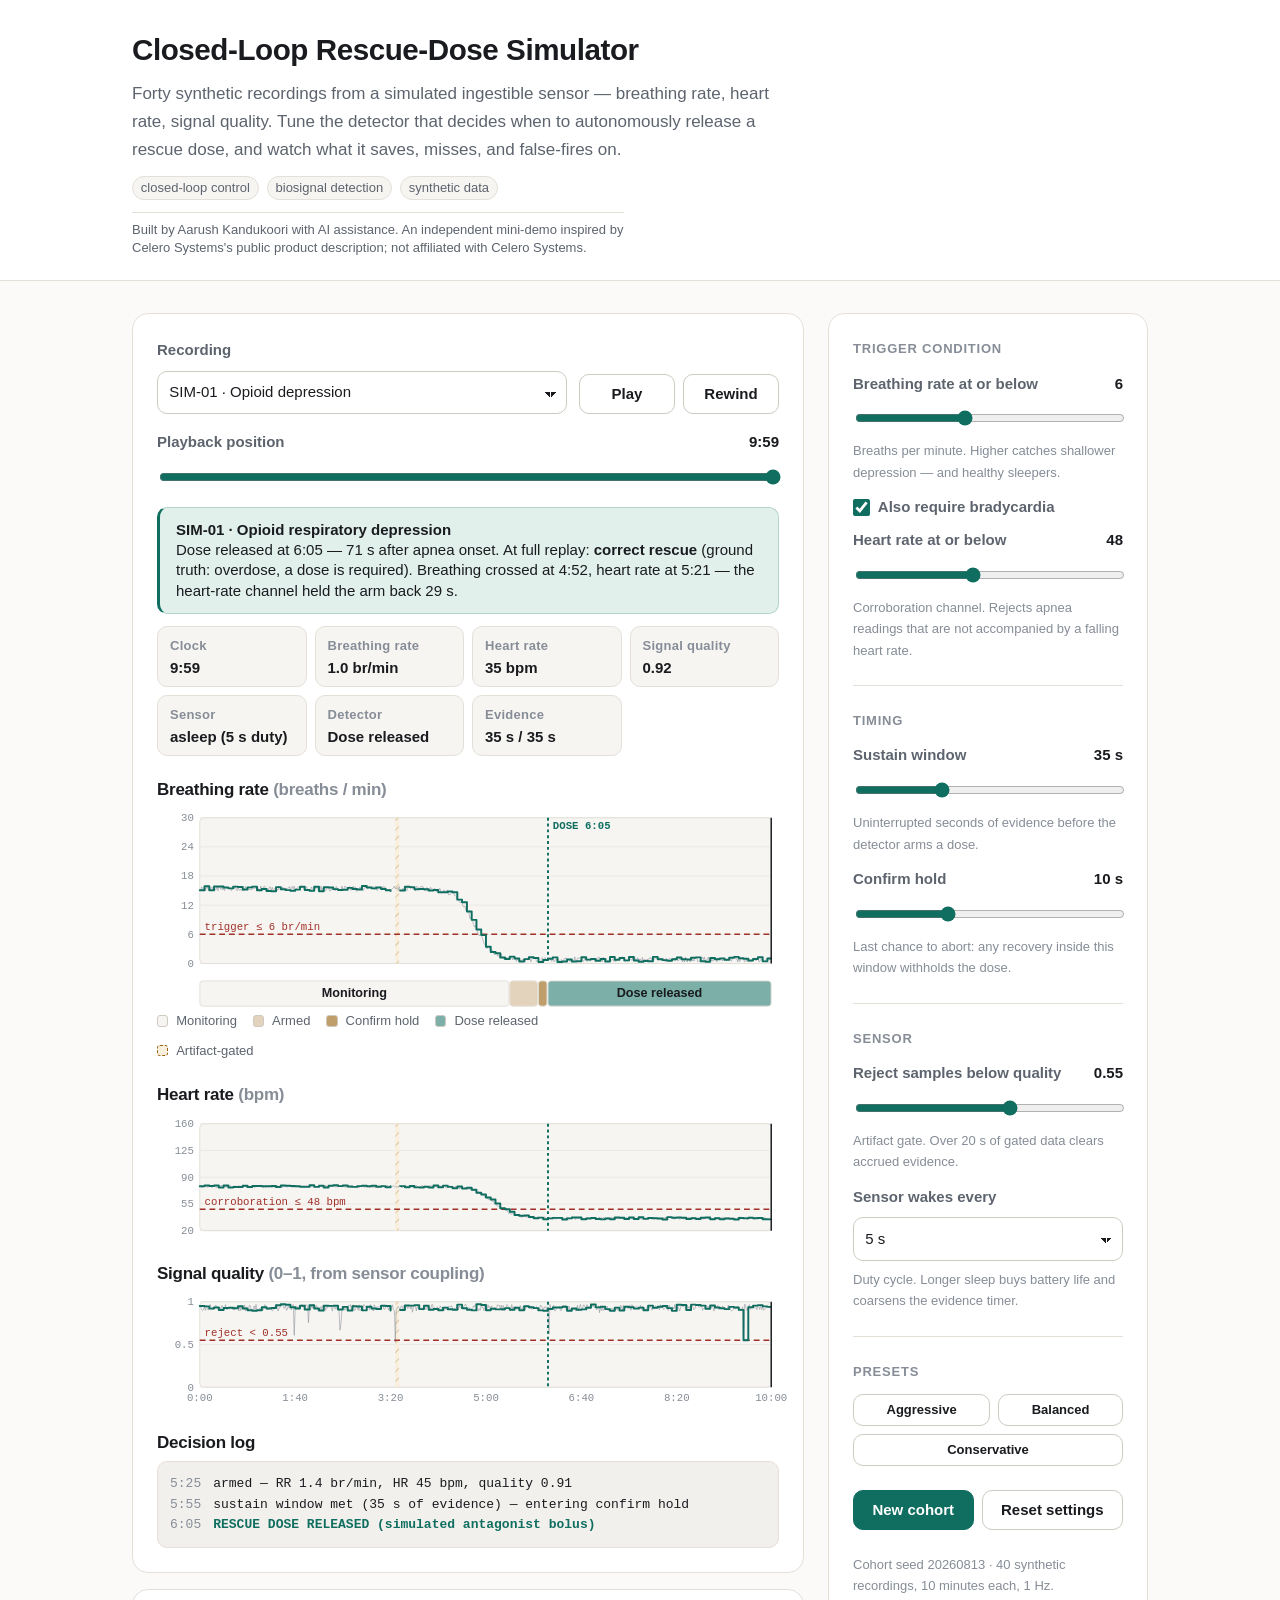
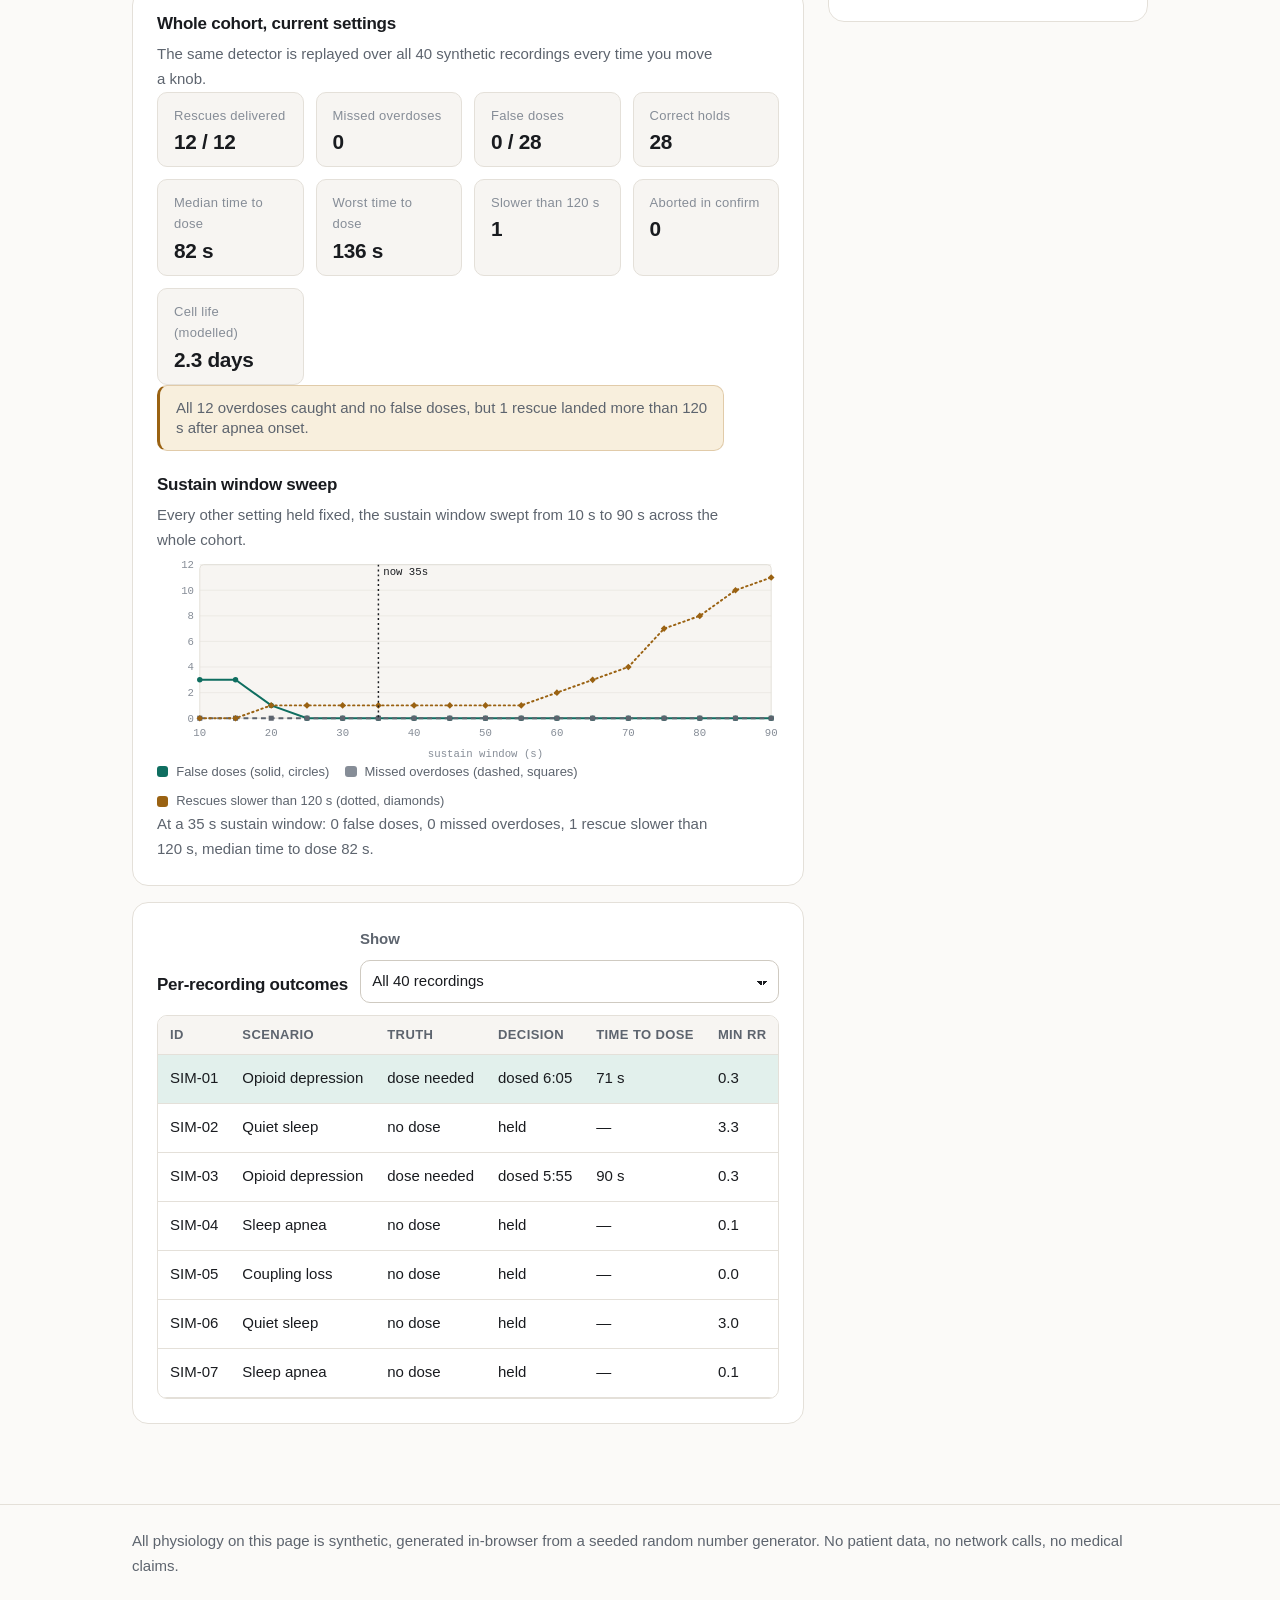
==== commit 1465ccfc: "Seal every demo page and stop publishing the demo list Two changes that go together, both from the u" ====
--- a/demos/celero-systems/index.html
+++ b/demos/celero-systems/index.html
@@ -19,7 +19,6 @@
 
     <header class="demo-header">
       <div class="wrap">
-        <a class="demo-back" href="../../">All demos</a>
         <h1 class="demo-title">Closed-Loop Rescue-Dose Simulator</h1>
         <p class="demo-sub">
           Forty synthetic recordings from a simulated ingestible sensor —
@@ -33,9 +32,9 @@
           <span class="tag">synthetic data</span>
         </p>
         <p class="provenance">
-          An independent mini-demo built by Aarush Kandukoori, inspired by
-          Celero Systems's public product description. Not affiliated with
-          Celero Systems.
+          Built by Aarush Kandukoori with AI assistance. An independent
+          mini-demo inspired by Celero Systems's public product description; not
+          affiliated with Celero Systems.
         </p>
       </div>
     </header>
@@ -259,7 +258,6 @@
           seeded random number generator. No patient data, no network calls, no
           medical claims.
         </span>
-        <a href="../../">Back to all demos</a>
       </div>
     </footer>
 
--- a/assets/base.css
+++ b/assets/base.css
@@ -824,11 +824,20 @@
   border-left-color: var(--warn);
 }
 
-/* The provenance line every demo must carry. */
+/* The attribution line every demo must carry, verbatim, visible on load:
+   "Built by Aarush Kandukoori with AI assistance. An independent mini-demo
+   inspired by <Company>'s public product description; not affiliated with
+   <Company>."  Exact wording and placement: TEMPLATE.md §2.
+
+   Uses --text-muted, not --text-faint: this line is a disclosure, and it has
+   to be comfortably readable. --text-muted clears 4.5:1 on --surface in both
+   themes (5.9:1 light, 7.4:1 dark); --text-faint does not (3.3:1 / 4.3:1).
+   Secondary in the hierarchy, yes — dim to the edge of legibility, no. Do not
+   lighten it, shrink it, or lower its opacity in demo CSS. */
 .provenance {
   font-size: var(--fs-xs);
   line-height: var(--lh-snug);
-  color: var(--text-faint);
+  color: var(--text-muted);
   max-width: var(--measure);
 }
 
--- a/assets/demo-shell.css
+++ b/assets/demo-shell.css
@@ -7,7 +7,7 @@
 
    Expected skeleton:
 
-     <header class="demo-header"> … .demo-back / h1 / .demo-sub / .provenance
+     <header class="demo-header"> … h1 / .demo-sub / .demo-meta / .provenance
      <main class="demo-main">
        <section class="demo-stage">   <!-- the working area -->
        <aside class="demo-controls">  <!-- knobs, inputs, legend -->
@@ -15,39 +15,34 @@
 
    The stage comes first in the DOM (so keyboard and screen-reader users hit
    the demo before the knobs); on wide screens the controls sit to the right.
+
+   NO NAVIGATION PRIMITIVE, ON PURPOSE. A demo page is sealed: each company
+   receives a link to their own demo and nothing else, so no element on the
+   page may lead to the site root, to the index page, or to a sibling demo.
+   This file deliberately defines no return-link, crumb-trail or root-link
+   class, and the footer carries no anchor. Do not add one, and do not
+   "solve" a stray navigation link by hiding it — the markup must never be
+   emitted at all. See TEMPLATE.md §2 "It is sealed" and §8 check C6, which
+   greps this file to make sure such a class has not reappeared.
    ========================================================================== */
 
 /* Header ------------------------------------------------------------------ */
 
+/* The title is the first thing in the header — there is no nav row above it
+   (see the note at the top of this file), so the top padding carries the
+   whole optical gap between the top of the viewport and the h1. It is a step
+   larger than the bottom padding for that reason; matching them makes the
+   title look pinned to the edge. */
 .demo-header {
   border-bottom: 1px solid var(--border);
   background: var(--surface);
-  padding-block: var(--s-5) var(--s-5);
+  padding-block: var(--s-6) var(--s-5);
 }
 
 .demo-header > .wrap {
   display: flex;
   flex-direction: column;
   gap: var(--s-3);
-}
-
-.demo-back {
-  display: inline-flex;
-  align-items: center;
-  gap: var(--s-2);
-  align-self: flex-start;
-  font-size: var(--fs-sm);
-  font-weight: 560;
-  color: var(--text-muted);
-  text-decoration: none;
-}
-
-.demo-back:hover {
-  color: var(--accent);
-}
-
-.demo-back::before {
-  content: "\2190"; /* ← */
 }
 
 .demo-title {
@@ -68,8 +63,10 @@
   gap: var(--s-2);
 }
 
-/* The provenance note lives in the header and must stay visible without
-   scrolling on a phone — never collapse it behind a disclosure. */
+/* The attribution line lives in the header, as the last element of the header
+   block, and must stay visible on load without scrolling — on desktop and on
+   a phone. Never collapse it behind a disclosure, never dim it out of
+   legibility. Exact required wording: TEMPLATE.md §2. */
 .demo-header .provenance {
   padding-top: var(--s-2);
   border-top: 1px solid var(--border);
@@ -260,6 +257,9 @@
 
 /* Footer ------------------------------------------------------------------ */
 
+/* One line of text, no links. The footer used to carry a return-link anchor;
+   it must not reappear. Laid out with flex so a second <span> (never an <a>)
+   can sit opposite it if a demo needs one. */
 .demo-footer {
   border-top: 1px solid var(--border);
   margin-top: var(--s-7);
